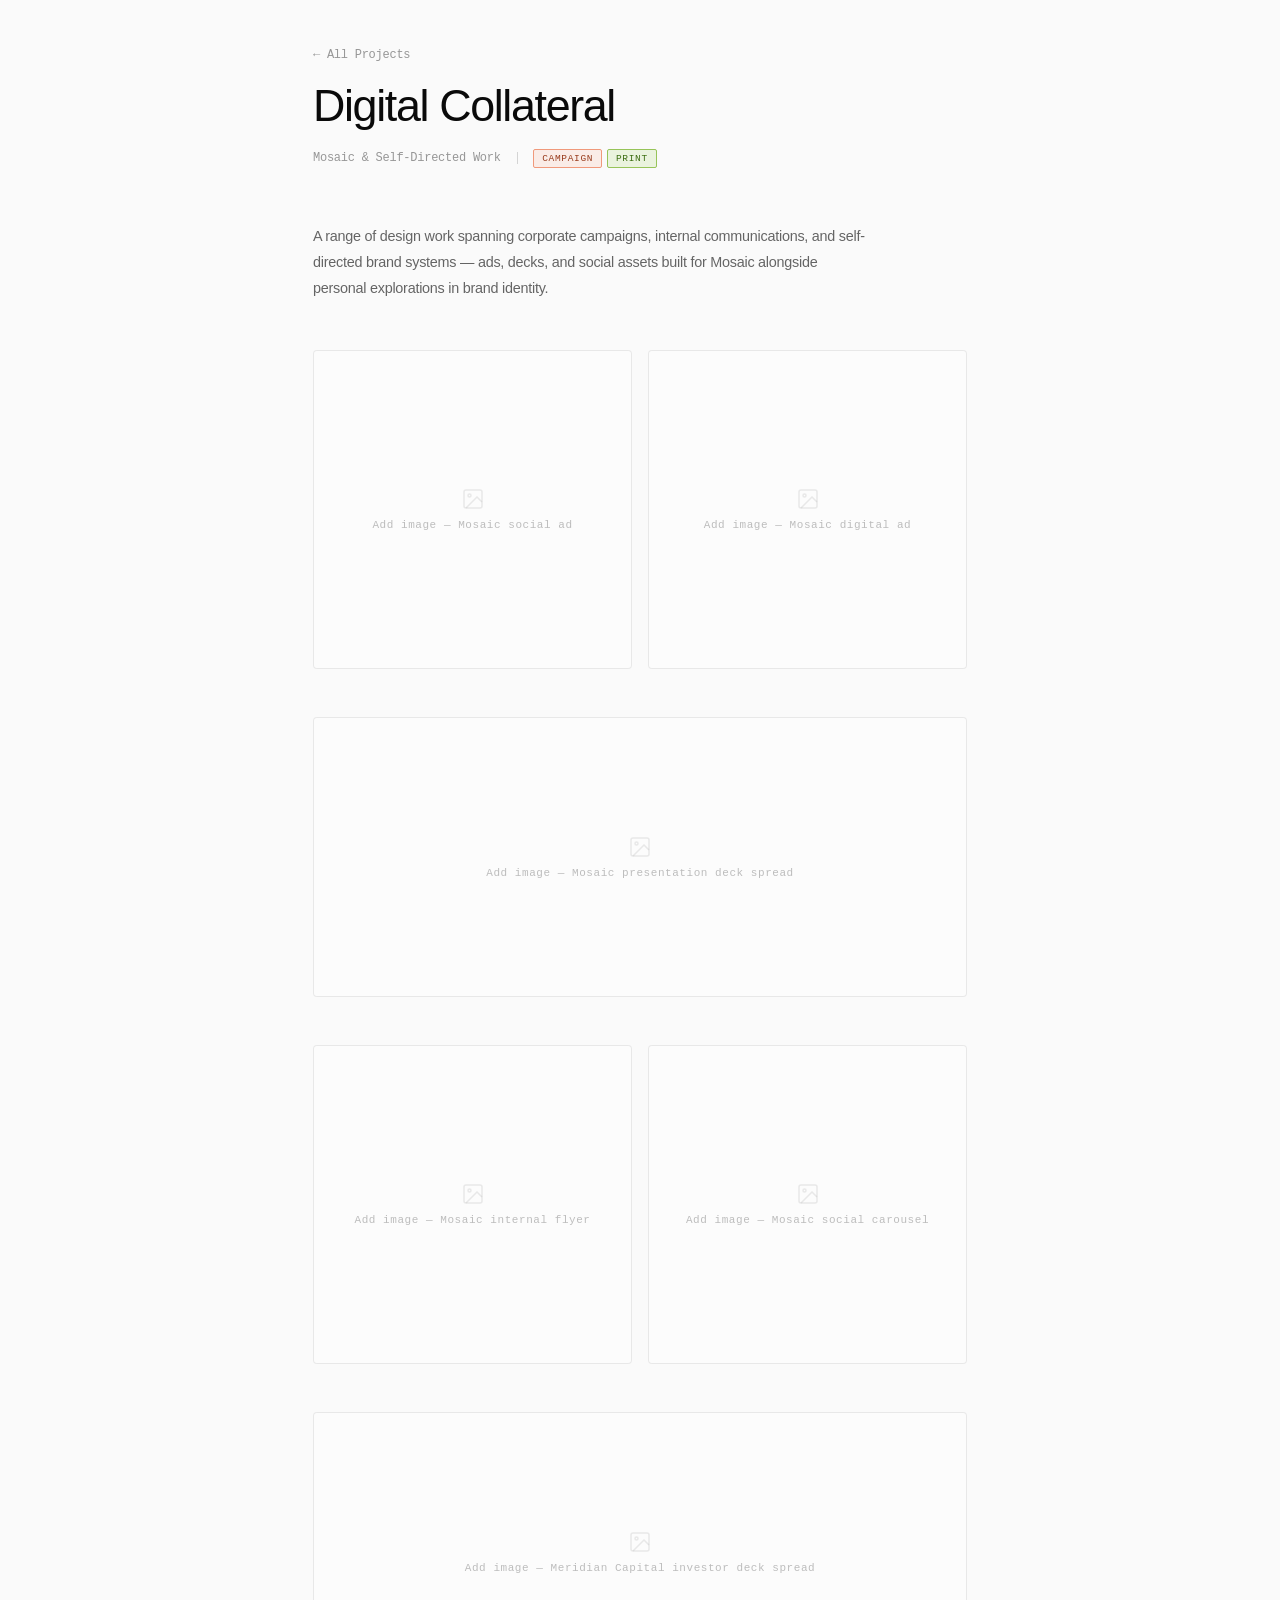
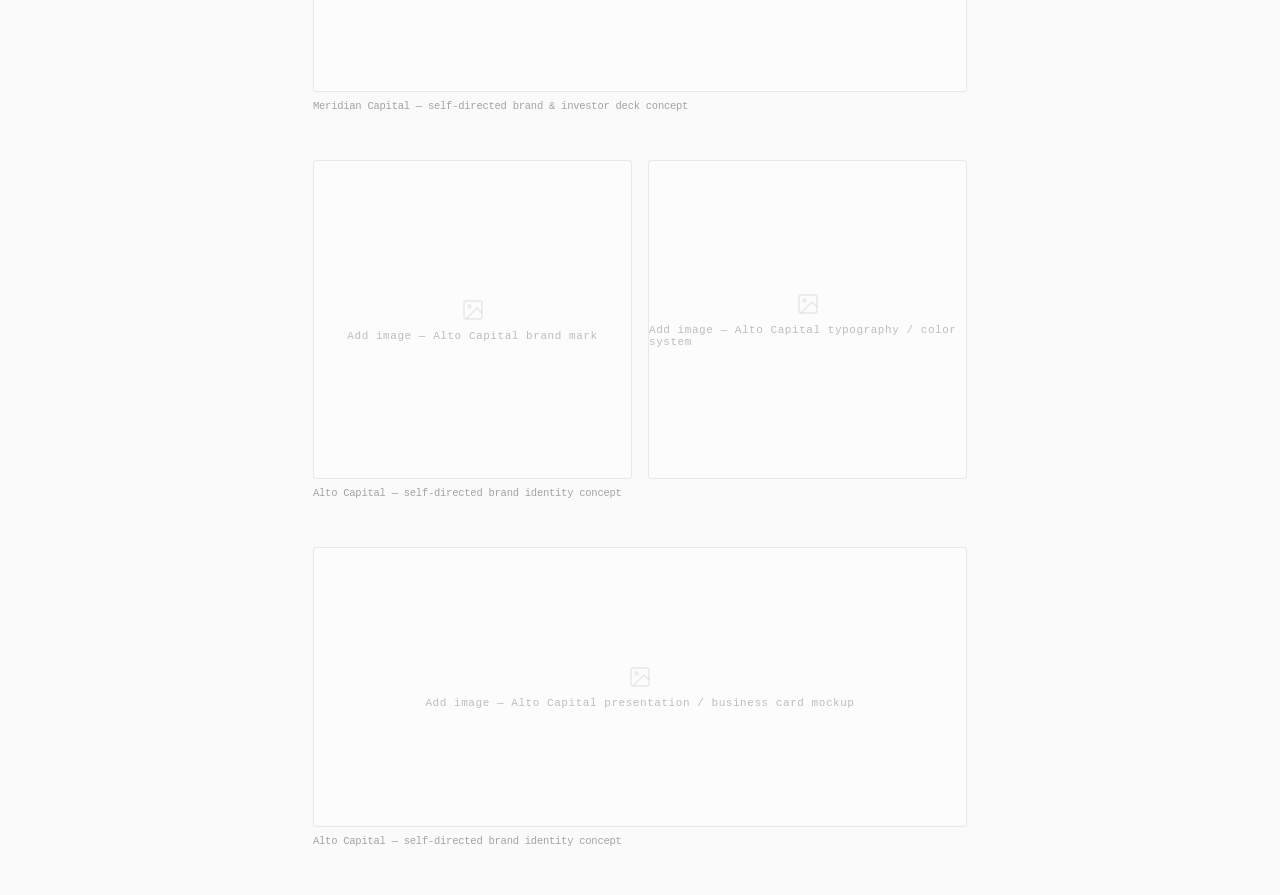
==== corporate-collateral.html @ b70050cb "genesis" ====
<!DOCTYPE html>
<html lang="en">
<head>
  <meta charset="UTF-8">
  <meta name="viewport" content="width=device-width, initial-scale=1.0">
  <title>Digital Collateral</title>
  <meta name="description" content="A range of design work spanning corporate campaigns, internal communications, and self-directed brand systems.">
  <link rel="stylesheet" href="style.css">
</head>
<body>
  <div class="layout">

    <aside class="sidebar">
      <a href="index.html" class="logo-mark">*—rv</a>
      <nav class="nav-section">
        <div class="nav-label">Work</div>
        <a href="index.html" class="nav-link">All Projects</a>
      </nav>

      <div class="tagline">— GODS PLAN IS REAL.</div>
    </aside>
    <main class="main">

      <section class="project-header">
        <a href="index.html" class="back-link">← All Projects</a>
        <h1 class="project-title">Digital Collateral</h1>
        <div class="project-meta">
          <span class="project-client">Mosaic & Self-Directed Work</span>
          <div class="project-divider"></div>
          <div class="tag-row"><span class="tag tag-campaign">Campaign</span><span class="tag tag-print">Print</span></div>
        </div>
      </section>

      <section class="project-body">

        <div>
          <p class="project-text">A range of design work spanning corporate campaigns, internal communications, and self-directed brand systems — ads, decks, and social assets built for Mosaic alongside personal explorations in brand identity.</p>
        </div>

        <!-- Mosaic client work -->
        <div class="img-grid-2">
          <div class="img-placeholder sq">
      <svg viewBox="0 0 24 24" fill="none" stroke="currentColor" stroke-width="1.5">
        <rect x="3" y="3" width="18" height="18" rx="2"/><circle cx="8.5" cy="8.5" r="1.5"/>
        <polyline points="21 15 16 10 5 21"/>
      </svg>
      <span>Add image — Mosaic social ad</span>
    </div>
          <div class="img-placeholder sq">
      <svg viewBox="0 0 24 24" fill="none" stroke="currentColor" stroke-width="1.5">
        <rect x="3" y="3" width="18" height="18" rx="2"/><circle cx="8.5" cy="8.5" r="1.5"/>
        <polyline points="21 15 16 10 5 21"/>
      </svg>
      <span>Add image — Mosaic digital ad</span>
    </div>
        </div>

        <div class="img-placeholder wide">
      <svg viewBox="0 0 24 24" fill="none" stroke="currentColor" stroke-width="1.5">
        <rect x="3" y="3" width="18" height="18" rx="2"/><circle cx="8.5" cy="8.5" r="1.5"/>
        <polyline points="21 15 16 10 5 21"/>
      </svg>
      <span>Add image — Mosaic presentation deck spread</span>
    </div>

        <div class="img-grid-2">
          <div class="img-placeholder sq">
      <svg viewBox="0 0 24 24" fill="none" stroke="currentColor" stroke-width="1.5">
        <rect x="3" y="3" width="18" height="18" rx="2"/><circle cx="8.5" cy="8.5" r="1.5"/>
        <polyline points="21 15 16 10 5 21"/>
      </svg>
      <span>Add image — Mosaic internal flyer</span>
    </div>
          <div class="img-placeholder sq">
      <svg viewBox="0 0 24 24" fill="none" stroke="currentColor" stroke-width="1.5">
        <rect x="3" y="3" width="18" height="18" rx="2"/><circle cx="8.5" cy="8.5" r="1.5"/>
        <polyline points="21 15 16 10 5 21"/>
      </svg>
      <span>Add image — Mosaic social carousel</span>
    </div>
        </div>

        <!-- Self-directed work, labeled via caption -->
        <div>
          <div class="img-placeholder wide">
      <svg viewBox="0 0 24 24" fill="none" stroke="currentColor" stroke-width="1.5">
        <rect x="3" y="3" width="18" height="18" rx="2"/><circle cx="8.5" cy="8.5" r="1.5"/>
        <polyline points="21 15 16 10 5 21"/>
      </svg>
      <span>Add image — Meridian Capital investor deck spread</span>
    </div>
          <p class="collateral-caption">Meridian Capital — self-directed brand & investor deck concept</p>
        </div>

        <div>
          <div class="img-grid-2">
            <div class="img-placeholder sq">
      <svg viewBox="0 0 24 24" fill="none" stroke="currentColor" stroke-width="1.5">
        <rect x="3" y="3" width="18" height="18" rx="2"/><circle cx="8.5" cy="8.5" r="1.5"/>
        <polyline points="21 15 16 10 5 21"/>
      </svg>
      <span>Add image — Alto Capital brand mark</span>
    </div>
            <div class="img-placeholder sq">
      <svg viewBox="0 0 24 24" fill="none" stroke="currentColor" stroke-width="1.5">
        <rect x="3" y="3" width="18" height="18" rx="2"/><circle cx="8.5" cy="8.5" r="1.5"/>
        <polyline points="21 15 16 10 5 21"/>
      </svg>
      <span>Add image — Alto Capital typography / color system</span>
    </div>
          </div>
          <p class="collateral-caption">Alto Capital — self-directed brand identity concept</p>
        </div>

        <div>
          <div class="img-placeholder wide">
      <svg viewBox="0 0 24 24" fill="none" stroke="currentColor" stroke-width="1.5">
        <rect x="3" y="3" width="18" height="18" rx="2"/><circle cx="8.5" cy="8.5" r="1.5"/>
        <polyline points="21 15 16 10 5 21"/>
      </svg>
      <span>Add image — Alto Capital presentation / business card mockup</span>
    </div>
          <p class="collateral-caption">Alto Capital — self-directed brand identity concept</p>
        </div>

      </section>
    </main>
  </div>
</body>
</html>
---- style.css ----
/* ─── Reset ─────────────────────────────────────────────── */
*, *::before, *::after { box-sizing: border-box; margin: 0; padding: 0; }
html { scroll-behavior: smooth; }

/* ─── Fonts ──────────────────────────────────────────────── */
@import url('https://fonts.googleapis.com/css2?family=Inter:wght@400;500;700;900&family=Roboto+Mono:wght@400;500&display=swap');

/* ─── Base ───────────────────────────────────────────────── */
body {

  font-family: 'Inter', sans-serif;
  letter-spacing: -0.25px;
 /* background: linear-gradient(135deg, #dbeafe 0%, #eff6ff 40%, #f0f9ff 70%, #e0f2fe 100%);*/
 background-color: #fafafa;
  background-attachment: fixed;
  min-height: 100vh;
  color: #0a0a0a;
  -webkit-font-smoothing: antialiased;
}

/* ─── Layout ─────────────────────────────────────────────── */
.layout {
  display: grid;
  grid-template-columns: 1fr;
  min-height: 100vh;
}

.layout-home {
  grid-template-columns:1fr;
}

/* ─── Sidebar ────────────────────────────────────────────── */
.sidebar {
  padding: 2.5rem 1.5rem 2.5rem 2rem;
  display: none;
  flex-direction: column;
  gap: 2.5rem;
  border-right: 0.5px solid rgba(0,0,0,0.08);
  height: 100vh;
  position: sticky;
  top: 0;
  overflow-y: auto;
}

.logo-mark {
  font-family: 'Inter', sans-serif;
  font-weight: 900;
  font-size: 26px;
  letter-spacing: -0.05em;
  color: #0a0a0a;
  line-height: 1;
  text-decoration: none;
  display: block;
}

.nav-section { display: flex; flex-direction: column; gap: 0.4rem; }

.nav-label {
  font-family: 'Roboto Mono', monospace;
  font-size: 10px;
  font-weight: 500;
  letter-spacing: 0.12em;
  color: rgba(0,0,0,0.3);
  text-transform: uppercase;
  margin-bottom: 0.3rem;
}

.nav-link {
  font-family: 'Roboto Mono', monospace;
  font-size: 12.5px;
  color: rgba(0,0,0,0.55);
  text-decoration: none;
  display: flex;
  align-items: center;
  gap: 0.4rem;
  padding: 3px 0;
  transition: color 0.15s;
}
.nav-link::before { content: '>'; opacity: 0.35; font-size: 10px; }
.nav-link:hover, .nav-link.active { color: rgba(0,0,0,0.9); }

.resume-entry { margin-bottom: 0.65rem; }
.resume-title {
  font-family: 'Space Mono', monospace;
  font-size: 11.5px;
  color: rgba(0,0,0,0.7);
  font-weight: 500;
  line-height: 1.5;
}
.resume-co {
  font-family: 'Space Mono', monospace;
  font-size: 10.5px;
  color: rgba(0,0,0,0.35);
}

.tagline {
  font-family: 'Roboto Mono', monospace;
  font-size: 10px;
  color: rgba(0,0,0,0.18);
  letter-spacing: 0.05em;
  margin-top: auto;
}

/* ─── Main ───────────────────────────────────────────────── */
.main {
  padding: 3rem;;
  display: flex;
  flex-direction: column;
  gap: 3.5rem;
  width: clamp(320px, 90%, 750px);
  margin: 0 auto;
}

/* ─── Hero ───────────────────────────────────────────────── */
.hero { display: flex; flex-direction: column; gap: 1rem; }

.hero h1 {
  font-size: clamp(2.6rem, 4.5vw, 3.8rem);
  font-weight: 400;
  letter-spacing: -0.05em;
  line-height: 1.02;
}

.hero h2 {
  font-size: clamp(1rem, 1.8vw, 1.35rem);
  font-weight: 400;
  letter-spacing: -0.02em;
  line-height: 1.3;
  max-width: 500px;
}

.hero p {
  font-size: 0.875rem;
  line-height: 1.75;
  color: rgba(0,0,0,0.5);
  max-width: 440px;
}

.hero-email {
  display: inline-flex;
  align-items: center;
  gap: 0.4rem;
  font-family: 'Roboto Mono', monospace;
  font-size: 14px;
  color: rgba(0,0,0,0.55);
  text-decoration: none;
  border: 0.5px solid rgba(0,0,0,0.16);
  padding: 0.4rem 1rem;
  border-radius: 2px;
  margin-top: 0.5rem;
  width: fit-content;
  transition: background 0.15s;
}
.hero-email:hover { background: rgba(0,0,0,0.04); }

/* ─── Work List ──────────────────────────────────────────── */
.work-header {
  font-family: 'Roboto Mono', monospace;
  font-size: 10px;
  font-weight: 500;
  letter-spacing: 0.14em;
  color: rgba(0,0,0,0.28);
  text-transform: uppercase;
  padding-bottom: 0.6rem;
  border-bottom: 0.5px solid rgba(0,0,0,0.07);
}

.work-list { display: flex; flex-direction: column; }

.work-item {
  display: flex;
  align-items: center;
  justify-content: space-between;
  padding: 1rem 0;
  border-bottom: 0.5px solid rgba(0,0,0,0.06);
  gap: 1.5rem;
  text-decoration: none;
  cursor: pointer;
  transition: opacity 0.15s;
}
.work-item:hover { background: #f5f5f5; transition:0.25s}
.work-item:hover .work-title { color: #000; }
.work-item:hover .arrow { color: rgba(0,0,0,0.5); }

.work-left { display: flex; flex-direction: column; gap: 0.25rem; min-width: 0; }

.work-title {
  font-family: 'Inter', sans-serif;
  font-size: 0.875rem;
  font-weight: 500;
  color: rgba(0,0,0,0.72);
  transition: color 0.15s;
}

.work-client {
  font-family: 'Roboto Mono', monospace;
  font-size: 10.5px;
  color: rgba(0,0,0,0.32);
}

.work-right {
  display: flex;
  align-items: center;
  gap: 0.65rem;
  flex-shrink: 0;
}

.tag-row { display: flex; gap: 0.3rem; flex-wrap: wrap; justify-content: flex-end; }

/* ─── Tags ───────────────────────────────────────────────── */
.tag {
  font-family: 'Roboto Mono', monospace;
  font-size: 9.5px;
  font-weight: 500;
  letter-spacing: 0.07em;
  padding: 0.18rem 0.5rem;
  border-radius: 2px;
  border: 0.5px solid;
  text-transform: uppercase;
  white-space: nowrap;
}
.tag-brand    { color: #534AB7; border-color: #AFA9EC; background: #EEEDFE; }
.tag-ui       { color: #185FA5; border-color: #85B7EB; background: #E6F1FB; }
.tag-print    { color: #3B6D11; border-color: #97C459; background: #EAF3DE; }
.tag-frontend { color: #854F0B; border-color: #EF9F27; background: #FAEEDA; }
.tag-campaign { color: #993C1D; border-color: #F0997B; background: #FAECE7; }
.tag-web      { color: #0F6E56; border-color: #5DCAA5; background: #E1F5EE; }

.arrow {
  font-size: 15px;
  color: rgba(0,0,0,0.16);
  transition: color 0.15s;
  flex-shrink: 0;
}

/* ─── Project Page ───────────────────────────────────────── */
.project-header { display: flex; flex-direction: column; gap: 1.25rem; }

.back-link {
  font-family: 'Roboto Mono', monospace;
  font-size: 12px;
  color: rgba(0,0,0,0.4);
  text-decoration: none;
  display: inline-flex;
  align-items: center;
  gap: 0.4rem;
  transition: color 0.15s;
}
.back-link:hover { color: rgba(0,0,0,0.8); }

.project-title {
  font-size: clamp(1.8rem, 3.5vw, 2.8rem);
  font-weight: 400;
  letter-spacing: -0.03em;
  line-height: 1.05;
}

.project-meta {
  display: flex;
  align-items: center;
  gap: 1rem;
  flex-wrap: wrap;
}

.project-client {
  font-family: 'Space Mono', monospace;
  font-size: 12px;
  color: rgba(0,0,0,0.4);
}

.project-divider {
  width: 0.5px;
  height: 12px;
  background: rgba(0,0,0,0.15);
}

.project-body { display: flex; flex-direction: column; gap: 3rem; }

.project-section-label {
  font-family: Inter, sans-serif;
  font-size: 1.25rem;
  font-weight: 400;
  color: 000000;
  padding-bottom: 0.6rem;
  border-bottom: 0.5px solid rgba(0,0,0,0.07);
  margin-bottom: 1.25rem;
}

.project-text {
  font-size: 0.9rem;
  line-height: 1.8;
  color: rgba(0,0,0,0.6);
  max-width: 560px;
}

/* ─── Image placeholders ─────────────────────────────────── */
.img-placeholder {
  width: 100%;
  background: rgba(255,255,255,0.45);
  border: 0.5px solid rgba(0,0,0,0.08);
  border-radius: 4px;
  display: flex;
  flex-direction: column;
  align-items: center;
  justify-content: center;
  gap: 0.5rem;
  color: rgba(0,0,0,0.25);
  font-family: 'Space Mono', monospace;
  font-size: 11px;
  letter-spacing: 0.05em;
}
.img-placeholder.tall  { aspect-ratio: 16/9; }
.img-placeholder.wide  { aspect-ratio: 21/9; }
.img-placeholder.sq    { aspect-ratio: 1/1; }
.img-placeholder.port  { aspect-ratio: 3/4; }

.img-placeholder svg {
  width: 24px;
  height: 24px;
  opacity: 0.3;
}

/* ─── Project Images ─────────────────────────────────────── */
.project-img {
  width: 100%;
  display: block;
  border-radius: 4px;
  border: 0.5px solid rgba(0,0,0,0.08);
  object-fit: cover;
}
.project-img.tall  { aspect-ratio: 16/9; }
.project-img.wide  { aspect-ratio: 21/9; }
.project-img.sq    { aspect-ratio: 1/1; }
.project-img.port  { aspect-ratio: 3/4; }

.project-img.contain {
  object-fit: contain;
  border: none;
}

.img-grid-2 {
  display: grid;
  grid-template-columns: 1fr 1fr;
  gap: 1rem;
}
.img-grid-3 {
  display: grid;
  grid-template-columns: 1fr 1fr 1fr;
  gap: 1rem;
}

/* ─── Collateral description ───────────────────────────────── */
.collateral-caption {
  font-family: 'Roboto Mono', monospace;
  font-size: 10.5px;
  color: rgba(0,0,0,0.35);
  margin-top: 0.5rem;
}

/* ─── Responsive ─────────────────────────────────────────── */
@media (max-width: 768px) {
  .layout { grid-template-columns: 1fr; }
  .sidebar {
    height: auto;
    position: relative;
    border-right: none;
    border-bottom: 0.5px solid rgba(0,0,0,0.08);
    padding: 1.5rem;
    flex-direction: row;
    flex-wrap: wrap;
    gap: 0.75rem;
    align-items: center;
  }
  .tagline { display: none; }
  .nav-section:not(:first-of-type) { display: none; }
  .main { padding: 2rem 1.5rem; margin: 0; width: 100%; }
  .img-grid-2, .img-grid-3 { grid-template-columns: 1fr; }
}
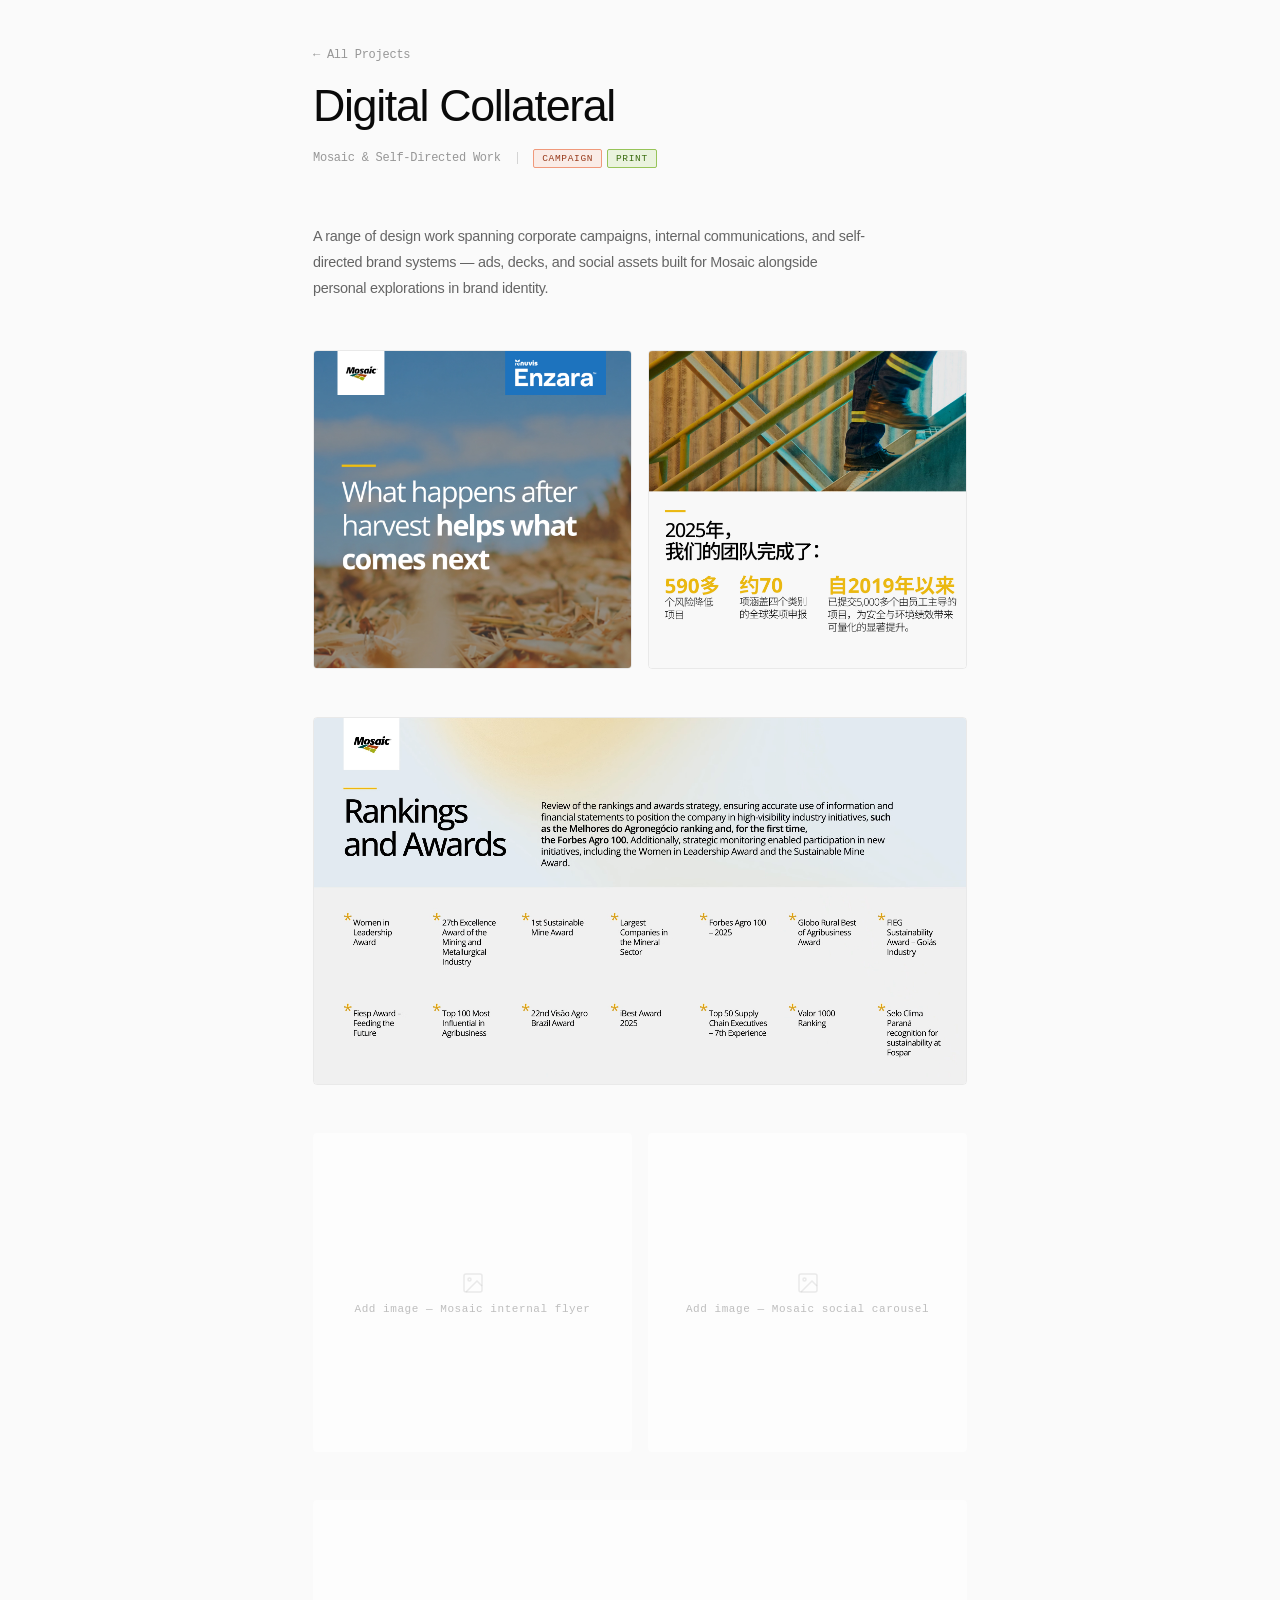
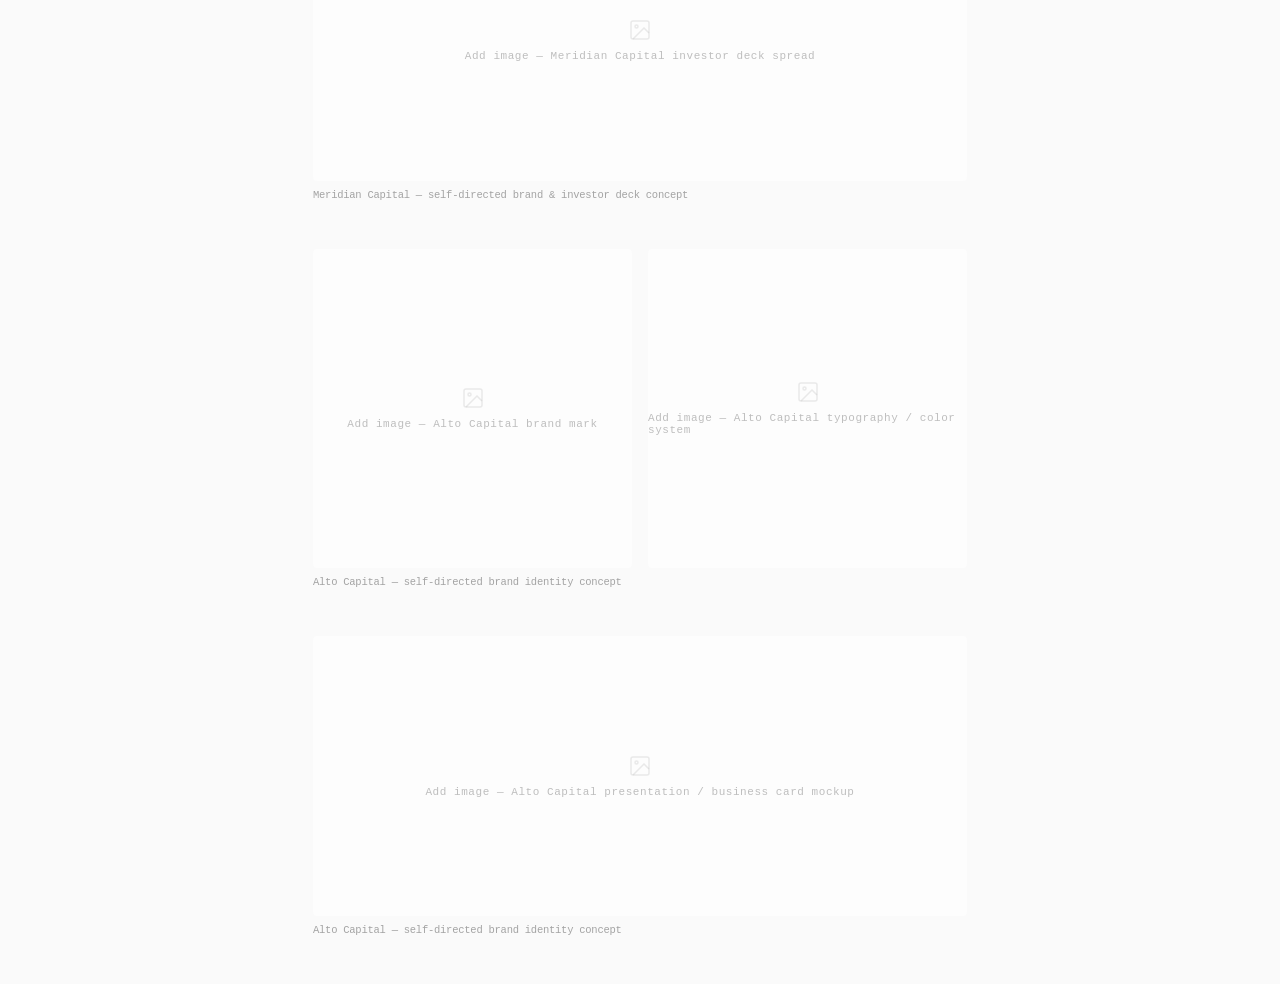
==== commit 32d8a9e7: "corporate collateral added" ====
--- a/corporate-collateral.html
+++ b/corporate-collateral.html
@@ -6,19 +6,12 @@
   <title>Digital Collateral</title>
   <meta name="description" content="A range of design work spanning corporate campaigns, internal communications, and self-directed brand systems.">
   <link rel="stylesheet" href="style.css">
+   <link rel="icon" type="image/svg+xml" href="/assets/favicon.svg">
 </head>
 <body>
   <div class="layout">
 
-    <aside class="sidebar">
-      <a href="index.html" class="logo-mark">*—rv</a>
-      <nav class="nav-section">
-        <div class="nav-label">Work</div>
-        <a href="index.html" class="nav-link">All Projects</a>
-      </nav>
-
-      <div class="tagline">— GODS PLAN IS REAL.</div>
-    </aside>
+    
     <main class="main">
 
       <section class="project-header">
@@ -40,27 +33,17 @@
         <!-- Mosaic client work -->
         <div class="img-grid-2">
           <div class="img-placeholder sq">
-      <svg viewBox="0 0 24 24" fill="none" stroke="currentColor" stroke-width="1.5">
-        <rect x="3" y="3" width="18" height="18" rx="2"/><circle cx="8.5" cy="8.5" r="1.5"/>
-        <polyline points="21 15 16 10 5 21"/>
-      </svg>
-      <span>Add image — Mosaic social ad</span>
+      <img  class="project-img" src="/assets/corporate-collateral/social-media-sample.jpg">
     </div>
           <div class="img-placeholder sq">
-      <svg viewBox="0 0 24 24" fill="none" stroke="currentColor" stroke-width="1.5">
-        <rect x="3" y="3" width="18" height="18" rx="2"/><circle cx="8.5" cy="8.5" r="1.5"/>
-        <polyline points="21 15 16 10 5 21"/>
-      </svg>
-      <span>Add image — Mosaic digital ad</span>
+      <img  class="project-img" src="/assets/corporate-collateral/chinese-internal-engage.jpg">
     </div>
         </div>
 
         <div class="img-placeholder wide">
-      <svg viewBox="0 0 24 24" fill="none" stroke="currentColor" stroke-width="1.5">
-        <rect x="3" y="3" width="18" height="18" rx="2"/><circle cx="8.5" cy="8.5" r="1.5"/>
-        <polyline points="21 15 16 10 5 21"/>
-      </svg>
-      <span>Add image — Mosaic presentation deck spread</span>
+      <video class="project-video" autoplay loop muted playsinline>
+          <source src="assets/corporate-collateral/Comms Annual Report 2025 — Slideshow.webm" type="video/webm">
+        </video>
     </div>
 
         <div class="img-grid-2">
--- a/style.css
+++ b/style.css
@@ -29,17 +29,12 @@
   grid-template-columns:1fr;
 }
 
-/* ─── Sidebar ────────────────────────────────────────────── */
-.sidebar {
-  padding: 2.5rem 1.5rem 2.5rem 2rem;
-  display: none;
-  flex-direction: column;
-  gap: 2.5rem;
-  border-right: 0.5px solid rgba(0,0,0,0.08);
-  height: 100vh;
-  position: sticky;
-  top: 0;
-  overflow-y: auto;
+
+.rv-logo{
+  width: 30%;
+  opacity: 0.25;
+}
+
 }
 
 .logo-mark {
@@ -150,8 +145,12 @@
   margin-top: 0.5rem;
   width: fit-content;
   transition: background 0.15s;
+  background:transparent;
+  cursor: pointer;
 }
 .hero-email:hover { background: rgba(0,0,0,0.04); }
+
+
 
 /* ─── Work List ──────────────────────────────────────────── */
 .work-header {
@@ -194,7 +193,7 @@
 
 .work-client {
   font-family: 'Roboto Mono', monospace;
-  font-size: 10.5px;
+  font-size: 12px;
   color: rgba(0,0,0,0.32);
 }
 
@@ -227,10 +226,11 @@
 .tag-web      { color: #0F6E56; border-color: #5DCAA5; background: #E1F5EE; }
 
 .arrow {
-  font-size: 15px;
+   width: 14px;
+  height: 14px;
+  flex-shrink: 0;
   color: rgba(0,0,0,0.16);
   transition: color 0.15s;
-  flex-shrink: 0;
 }
 
 /* ─── Project Page ───────────────────────────────────────── */
@@ -297,7 +297,6 @@
 .img-placeholder {
   width: 100%;
   background: rgba(255,255,255,0.45);
-  border: 0.5px solid rgba(0,0,0,0.08);
   border-radius: 4px;
   display: flex;
   flex-direction: column;
@@ -320,21 +319,28 @@
   opacity: 0.3;
 }
 
-/* ─── Project Images ─────────────────────────────────────── */
+/* ─── Project Images and Videos ─────────────────────────────────────── */
+
 .project-img {
-  width: 100%;
-  display: block;
-  border-radius: 4px;
-  border: 0.5px solid rgba(0,0,0,0.08);
-  object-fit: cover;
-}
+      width: 100%;
+      border-radius: 4px;
+      border: 0.5px solid rgba(0,0,0,0.08);
+      display: block;
+    }
+    .project-video {
+      width: 100%;
+      display: block;
+      border-radius: 4px;
+      border: 0.5px solid rgba(0,0,0,0.08);
+    }
+
 .project-img.tall  { aspect-ratio: 16/9; }
 .project-img.wide  { aspect-ratio: 21/9; }
 .project-img.sq    { aspect-ratio: 1/1; }
 .project-img.port  { aspect-ratio: 3/4; }
 
-.project-img.contain {
-  object-fit: contain;
+.project-img.cover {
+  object-fit: cover;
   border: none;
 }
 
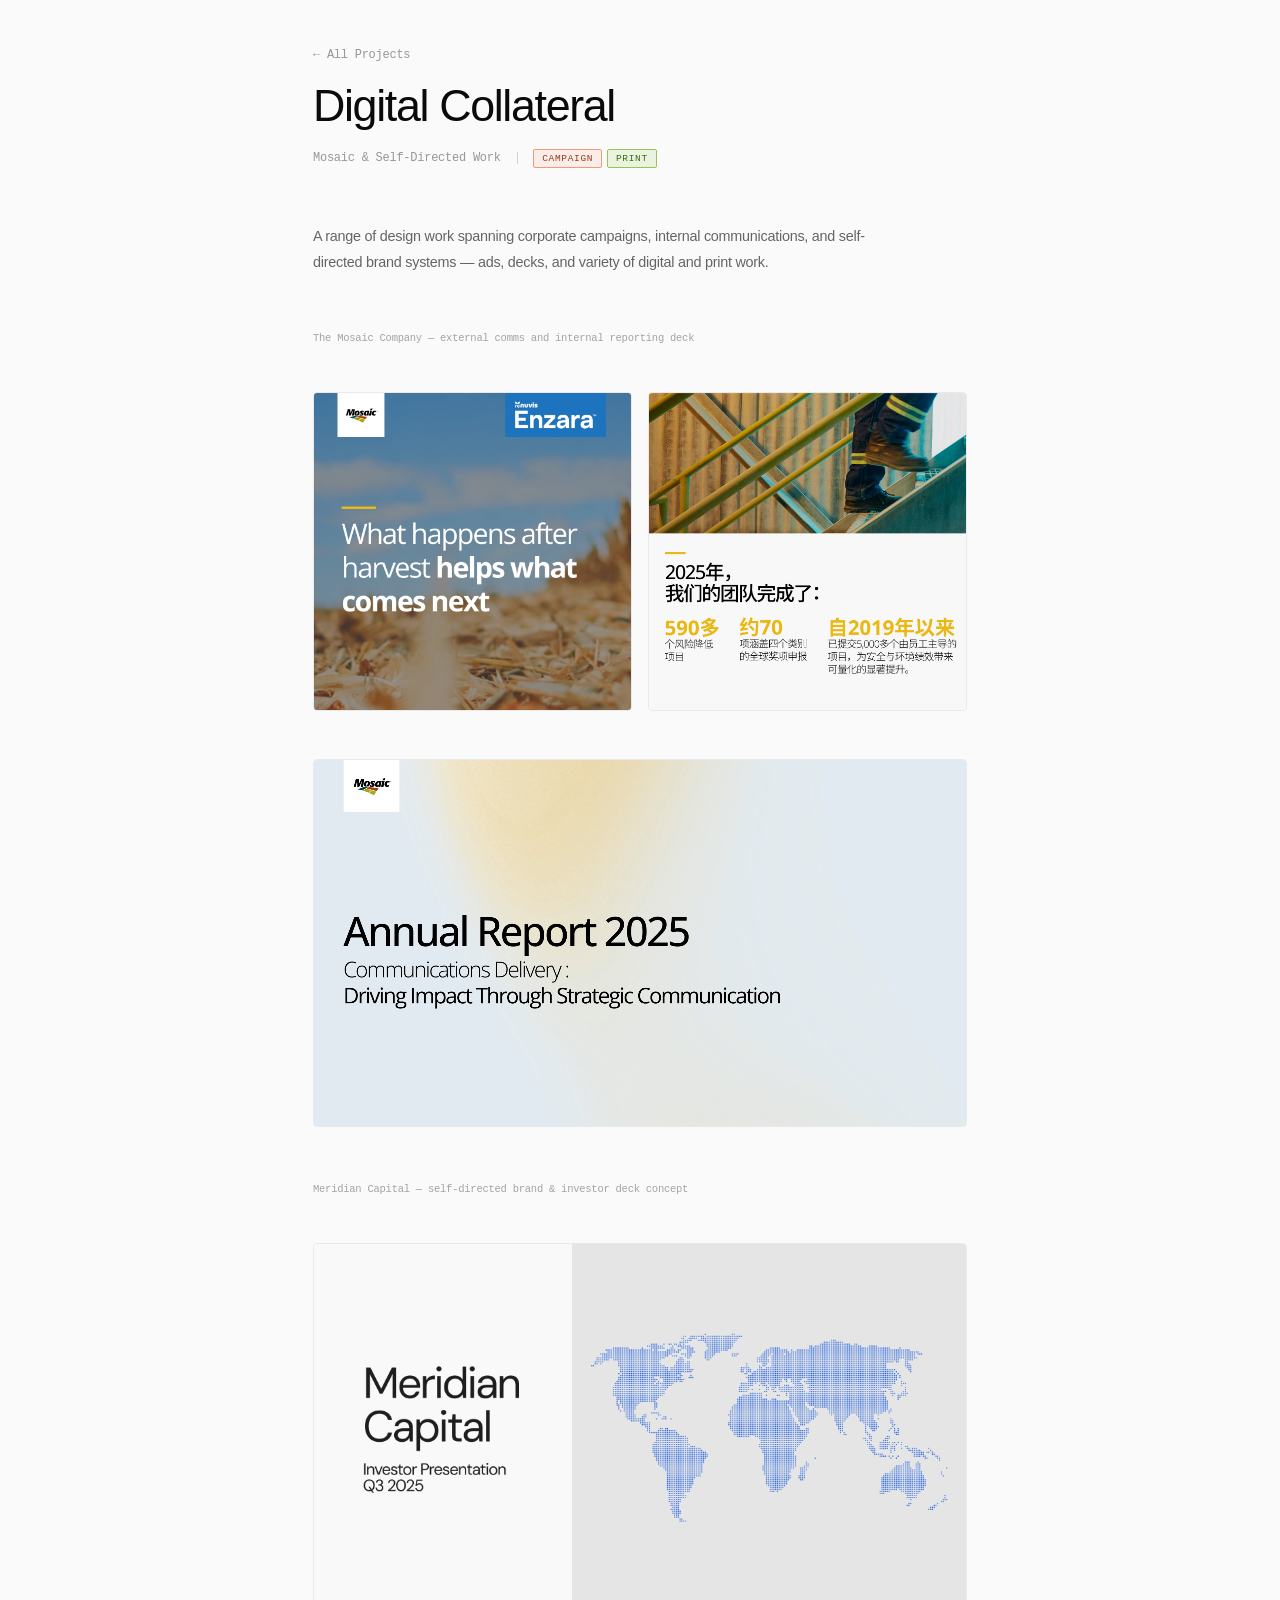
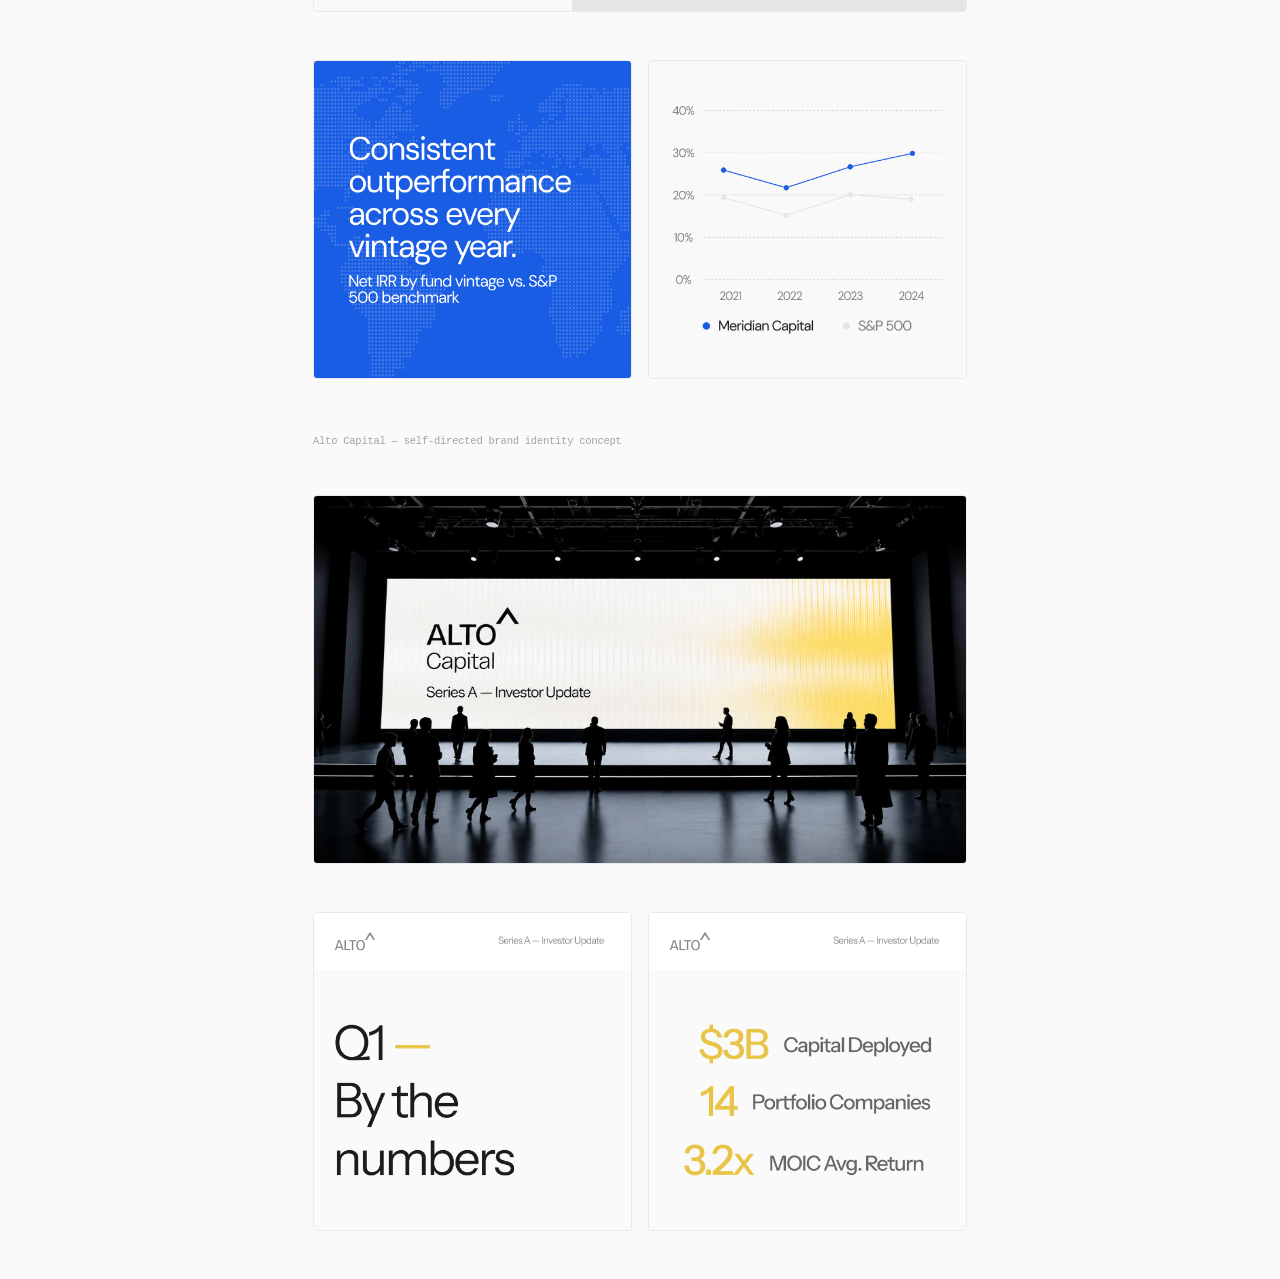
==== commit d09ec923: "collateral added" ====
--- a/corporate-collateral.html
+++ b/corporate-collateral.html
@@ -27,10 +27,11 @@
       <section class="project-body">
 
         <div>
-          <p class="project-text">A range of design work spanning corporate campaigns, internal communications, and self-directed brand systems — ads, decks, and social assets built for Mosaic alongside personal explorations in brand identity.</p>
+          <p class="project-text">A range of design work spanning corporate campaigns, internal communications, and self-directed brand systems — ads, decks, and variety of digital and print work.</p>
         </div>
 
         <!-- Mosaic client work -->
+         <p class="collateral-caption">The Mosaic Company — external comms and internal reporting deck</p>
         <div class="img-grid-2">
           <div class="img-placeholder sq">
       <img  class="project-img" src="/assets/corporate-collateral/social-media-sample.jpg">
@@ -46,65 +47,40 @@
         </video>
     </div>
 
-        <div class="img-grid-2">
-          <div class="img-placeholder sq">
-      <svg viewBox="0 0 24 24" fill="none" stroke="currentColor" stroke-width="1.5">
-        <rect x="3" y="3" width="18" height="18" rx="2"/><circle cx="8.5" cy="8.5" r="1.5"/>
-        <polyline points="21 15 16 10 5 21"/>
-      </svg>
-      <span>Add image — Mosaic internal flyer</span>
-    </div>
-          <div class="img-placeholder sq">
-      <svg viewBox="0 0 24 24" fill="none" stroke="currentColor" stroke-width="1.5">
-        <rect x="3" y="3" width="18" height="18" rx="2"/><circle cx="8.5" cy="8.5" r="1.5"/>
-        <polyline points="21 15 16 10 5 21"/>
-      </svg>
-      <span>Add image — Mosaic social carousel</span>
-    </div>
-        </div>
-
         <!-- Self-directed work, labeled via caption -->
+         <p class="collateral-caption">Meridian Capital — self-directed brand & investor deck concept</p>
         <div>
           <div class="img-placeholder wide">
-      <svg viewBox="0 0 24 24" fill="none" stroke="currentColor" stroke-width="1.5">
-        <rect x="3" y="3" width="18" height="18" rx="2"/><circle cx="8.5" cy="8.5" r="1.5"/>
-        <polyline points="21 15 16 10 5 21"/>
-      </svg>
-      <span>Add image — Meridian Capital investor deck spread</span>
+      <img class="project-img" src="/assets/corporate-collateral/meridian-capital-cover.jpg">
     </div>
-          <p class="collateral-caption">Meridian Capital — self-directed brand & investor deck concept</p>
         </div>
 
         <div>
           <div class="img-grid-2">
             <div class="img-placeholder sq">
-      <svg viewBox="0 0 24 24" fill="none" stroke="currentColor" stroke-width="1.5">
-        <rect x="3" y="3" width="18" height="18" rx="2"/><circle cx="8.5" cy="8.5" r="1.5"/>
-        <polyline points="21 15 16 10 5 21"/>
-      </svg>
-      <span>Add image — Alto Capital brand mark</span>
+      <img class="project-img" src="/assets/corporate-collateral/meridian1x1.jpg">
     </div>
             <div class="img-placeholder sq">
-      <svg viewBox="0 0 24 24" fill="none" stroke="currentColor" stroke-width="1.5">
-        <rect x="3" y="3" width="18" height="18" rx="2"/><circle cx="8.5" cy="8.5" r="1.5"/>
-        <polyline points="21 15 16 10 5 21"/>
-      </svg>
-      <span>Add image — Alto Capital typography / color system</span>
+      <img class="project-img" src="/assets/corporate-collateral/meridian1x1-2.jpg">
     </div>
           </div>
-          <p class="collateral-caption">Alto Capital — self-directed brand identity concept</p>
+          
         </div>
 
+        <p class="collateral-caption">Alto Capital — self-directed brand identity concept</p>
         <div>
           <div class="img-placeholder wide">
-      <svg viewBox="0 0 24 24" fill="none" stroke="currentColor" stroke-width="1.5">
-        <rect x="3" y="3" width="18" height="18" rx="2"/><circle cx="8.5" cy="8.5" r="1.5"/>
-        <polyline points="21 15 16 10 5 21"/>
-      </svg>
-      <span>Add image — Alto Capital presentation / business card mockup</span>
+      <img class="project-img" src="/assets/corporate-collateral/alto_branding_4.jpg">
     </div>
-          <p class="collateral-caption">Alto Capital — self-directed brand identity concept</p>
         </div>
+        <div class="img-grid-2">
+            <div class="img-placeholder sq">
+      <img class="project-img" src="/assets/corporate-collateral/alto-1x1.jpg">
+    </div>
+            <div class="img-placeholder sq">
+      <img class="project-img" src="/assets/corporate-collateral/alto-1x1-2.jpg">
+    </div>
+          </div>
 
       </section>
     </main>
